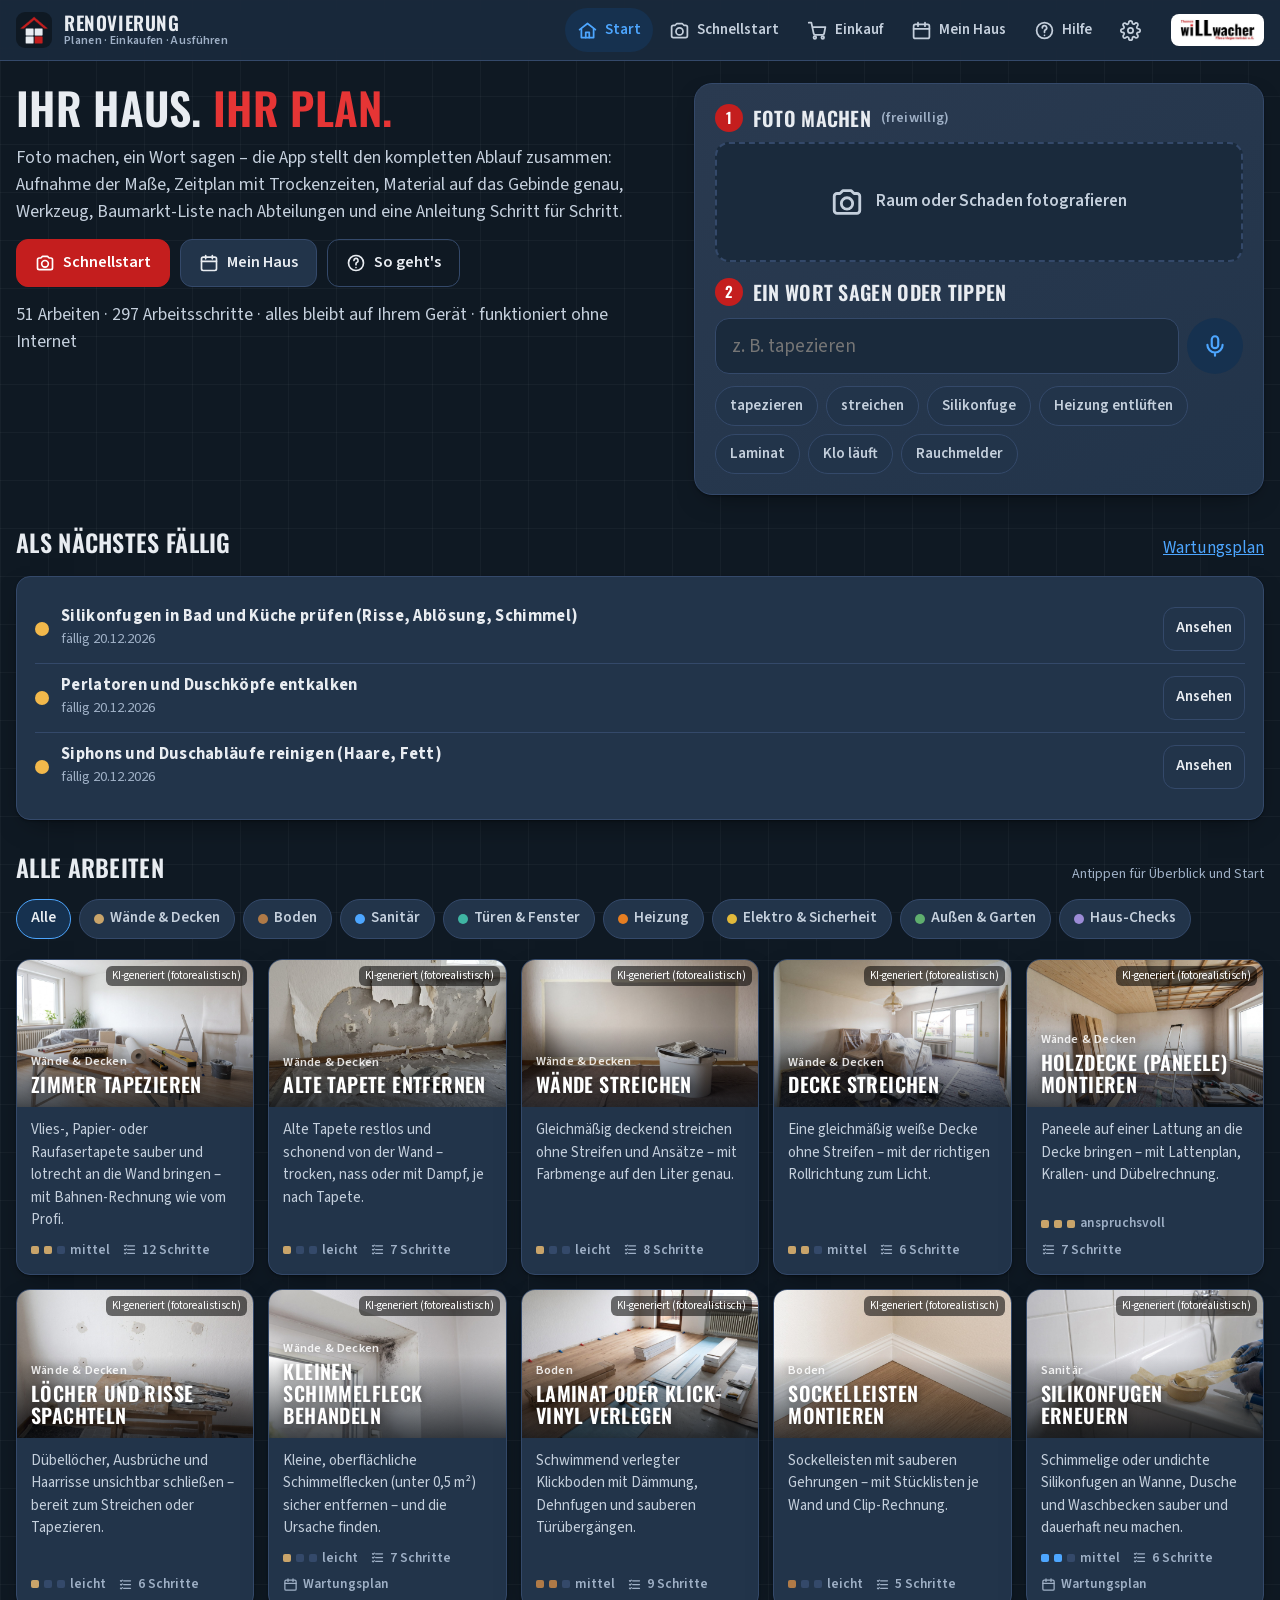
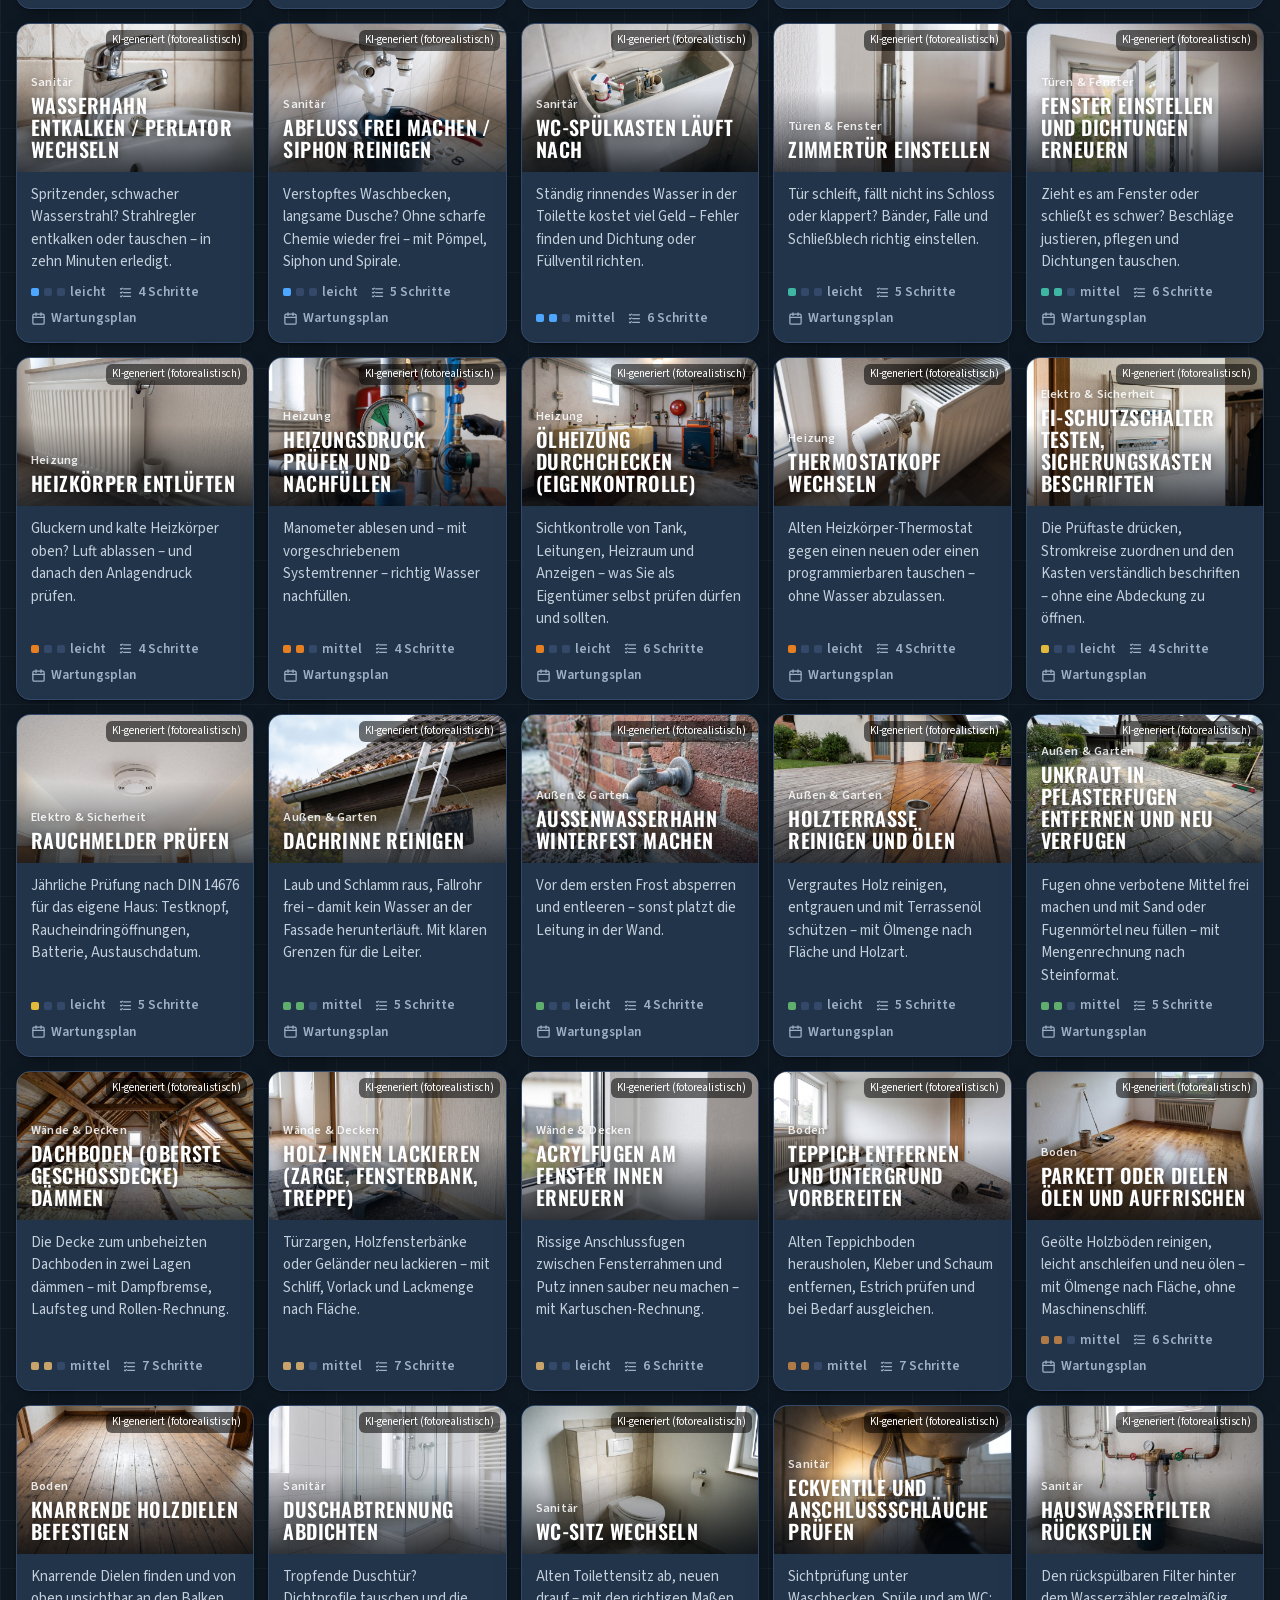
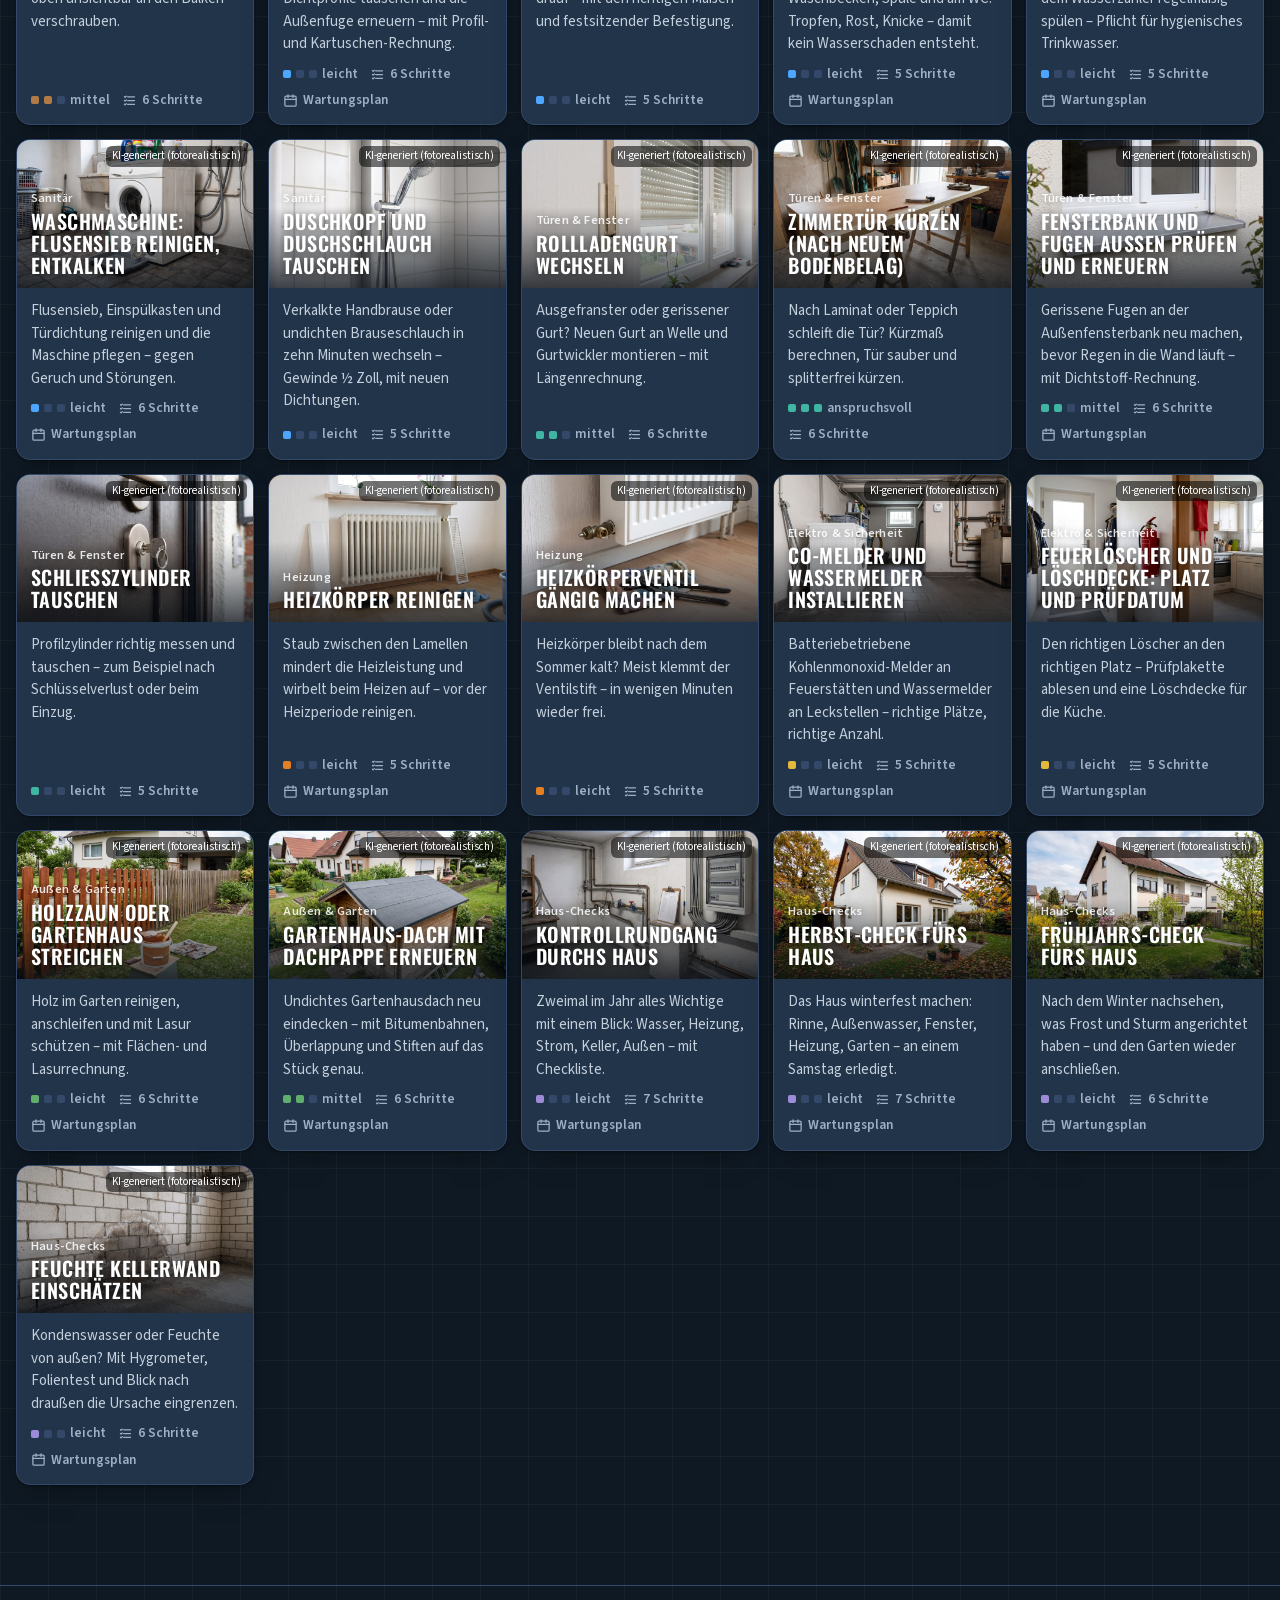
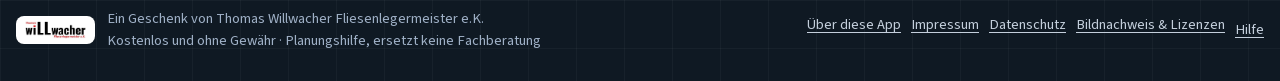
==== renovierung/index.html @ f2888581 "Temporär: Renovierungs-App für Upload auf thomas-willwacher.de/renovierung/ Co-Authored-By: Claude O" ====
<!doctype html>
<html lang="de" data-thema="dunkel">
<head>
<meta charset="utf-8">
<meta name="viewport" content="width=device-width, initial-scale=1, viewport-fit=cover">
<title>TW Renovierungs-App</title>
<meta name="description" content="Kostenlose Renovierungs-App für Hauseigentümer: Foto und ein Wort genügen – Aufnahme, Zeitplan, Materialrechnung, Werkzeug, Baumarkt-Liste und Anleitung Schritt für Schritt. Ein Geschenk von Thomas Willwacher Fliesenlegermeister e.K.">
<meta name="theme-color" content="#0F1923">
<meta http-equiv="Content-Security-Policy" content="default-src 'self'; img-src 'self' blob: data:; media-src 'self' blob:; style-src 'self' 'unsafe-inline'; script-src 'self' 'unsafe-inline'; connect-src 'self' https://api.anthropic.com; font-src 'self'; object-src 'none'; base-uri 'self'">
<link rel="manifest" href="manifest.json">
<link rel="icon" href="favicon-32.png" sizes="32x32">
<link rel="apple-touch-icon" href="apple-touch-icon.png">
<link rel="stylesheet" href="css/app.css?v=20261102-2330">
<script>window.TW_VERSION = '20261102-2330';</script>
</head>
<body>
<noscript>Die TW Renovierungs-App braucht JavaScript.</noscript>
<script src="frei-config.js?v=20261102-2330"></script>
<script src="js/rechner.js?v=20261102-2330"></script>
<script src="js/katalog-basis.js?v=20261102-2330"></script>
<script src="js/katalog-waende.js?v=20261102-2330"></script>
<script src="js/katalog-boden-sanitaer.js?v=20261102-2330"></script>
<script src="js/katalog-haus.js?v=20261102-2330"></script>
<script src="js/katalog-innen2.js?v=20261102-2330"></script>
<script src="js/katalog-haus2.js?v=20261102-2330"></script>
<script src="js/bilder.js?v=20261102-2330"></script>
<script src="js/videos.js?v=20261102-2330"></script>
<script src="js/stand.js?v=20261102-2330"></script>
<script src="js/speicher.js?v=20261102-2330"></script>
<script src="js/ki.js?v=20261102-2330"></script>
<script src="js/hilfe.js?v=20261102-2330"></script>
<script src="js/app.js?v=20261102-2330"></script>
</body>
</html>
---- renovierung/css/app.css ----
/* TW Renovierungs-App – Gestaltung (TW-Design, Familie der Geschenk-Apps)
   Leitidee „Bauplan bei Nacht“: Navy-Grund, feines Fliesenraster, Kategorie-Farben als Kennung,
   TW-Rot nur für Hauptknopf, Logo-Fläche und das Fachbetrieb-Schild. */
@font-face{font-family:'Source Sans 3';font-style:normal;font-weight:400;font-display:swap;src:url(../schrift/source-sans-3-latin-400-normal.woff2) format('woff2')}
@font-face{font-family:'Source Sans 3';font-style:normal;font-weight:600;font-display:swap;src:url(../schrift/source-sans-3-latin-600-normal.woff2) format('woff2')}
@font-face{font-family:'Source Sans 3';font-style:normal;font-weight:700;font-display:swap;src:url(../schrift/source-sans-3-latin-700-normal.woff2) format('woff2')}
@font-face{font-family:'Source Sans 3';font-style:italic;font-weight:400;font-display:swap;src:url(../schrift/source-sans-3-latin-400-italic.woff2) format('woff2')}
@font-face{font-family:'Oswald';font-style:normal;font-weight:500;font-display:swap;src:url(../schrift/oswald-latin-500-normal.woff2) format('woff2')}
@font-face{font-family:'Oswald';font-style:normal;font-weight:600;font-display:swap;src:url(../schrift/oswald-latin-600-normal.woff2) format('woff2')}
@font-face{font-family:'Oswald';font-style:normal;font-weight:700;font-display:swap;src:url(../schrift/oswald-latin-700-normal.woff2) format('woff2')}

:root {
  --grund: #0F1923; --grund-2: #1A2A3C; --karte: #22344A; --karte-2: #2A3A50; --linie: #34496A;
  --text: #E8ECF1; --text-2: #C4CFDC; --text-3: #9FB0C6;
  --rot: #C41E1E; --rot-hell: #E63535; --rot-flaeche: #3A1518;
  --blau: #4DA6FF; --blau-flaeche: #16314F; --gruen: #27AE60; --gruen-hell: #5FD38D; --gruen-flaeche: #143A28;
  --gelb: #F2B84B; --gelb-flaeche: #3A2F17; --warten: #6C7FA0;
  --logo-flaeche: #FFFFFF;
  --schatten: 0 1px 2px rgba(0,0,0,.35), 0 10px 28px -14px rgba(0,0,0,.65);
  --r: 14px; --r-klein: 10px;
  --ui: 'Source Sans 3', system-ui, -apple-system, 'Segoe UI', sans-serif;
  --kopf: 'Oswald', 'Arial Narrow', sans-serif;
  --raster: rgba(255,255,255,.035);
  color-scheme: dark;
}
:root[data-thema="hell"] {
  --grund: #EEF1F5; --grund-2: #FFFFFF; --karte: #FFFFFF; --karte-2: #F3F6F9; --linie: #D3DBE5;
  --text: #15202B; --text-2: #34465A; --text-3: #5A6B80;
  --rot-flaeche: #FBE9E9; --blau: #1F6FC2; --blau-flaeche: #E3EFFB; --gruen: #1E8A4C; --gruen-hell: #1E8A4C; --gruen-flaeche: #E3F4EA;
  --gelb: #8A5A00; --gelb-flaeche: #FFF3DA; --warten: #7B8BA5;
  --schatten: 0 1px 2px rgba(20,30,45,.08), 0 10px 26px -16px rgba(20,30,45,.35);
  --raster: rgba(20,40,70,.045);
  color-scheme: light;
}
@media (prefers-color-scheme: light) {
  :root[data-thema="auto"] {
    --grund: #EEF1F5; --grund-2: #FFFFFF; --karte: #FFFFFF; --karte-2: #F3F6F9; --linie: #D3DBE5;
    --text: #15202B; --text-2: #34465A; --text-3: #5A6B80;
    --rot-flaeche: #FBE9E9; --blau: #1F6FC2; --blau-flaeche: #E3EFFB; --gruen: #1E8A4C; --gruen-hell: #1E8A4C; --gruen-flaeche: #E3F4EA;
    --gelb: #8A5A00; --gelb-flaeche: #FFF3DA; --warten: #7B8BA5;
    --schatten: 0 1px 2px rgba(20,30,45,.08), 0 10px 26px -16px rgba(20,30,45,.35);
    --raster: rgba(20,40,70,.045); color-scheme: light;
  }
}

* { box-sizing: border-box; }
html { -webkit-text-size-adjust: 100%; }
body {
  margin: 0; color: var(--text); font: 400 17px/1.5 var(--ui); font-variant-numeric: tabular-nums;
  background-color: var(--grund);
  background-image: linear-gradient(var(--raster) 1px, transparent 1px), linear-gradient(90deg, var(--raster) 1px, transparent 1px);
  background-size: 48px 48px; min-height: 100vh;
}
a { color: var(--blau); }
button, input, select, textarea { font: inherit; color: inherit; }
button { cursor: pointer; touch-action: manipulation; }
:focus-visible { outline: 3px solid var(--blau); outline-offset: 2px; }
.versteckt { position: absolute !important; width: 1px; height: 1px; overflow: hidden; clip: rect(0 0 0 0); white-space: nowrap; }
h1, h2, h3 { font-family: var(--kopf); font-weight: 600; letter-spacing: .3px; line-height: 1.15; margin: 0 0 .5em; }
h1 { font-size: clamp(28px, 4.2vw, 44px); text-transform: uppercase; }
h2 { font-size: 24px; text-transform: uppercase; }
h3 { font-size: 19px; }
p { margin: 0 0 .8em; }
.klein { font-size: 14px; color: var(--text-3); }
.zahl { font-variant-numeric: tabular-nums; }

/* ---------- Kopf ---------- */
.kopf { position: sticky; top: 0; z-index: 30; background: color-mix(in srgb, var(--grund-2) 94%, transparent); backdrop-filter: blur(8px); border-bottom: 1px solid var(--linie); }
.kopf-innen { max-width: 1280px; margin: 0 auto; display: flex; align-items: center; gap: 14px; padding: 8px 16px; min-height: 60px; }
.marke { display: flex; align-items: center; gap: 12px; text-decoration: none; color: var(--text); min-width: 0; }
.marke-symbol { width: 36px; height: 36px; border-radius: 9px; flex: none; }
.marke-text { font-family: var(--kopf); font-weight: 600; font-size: 19px; text-transform: uppercase; letter-spacing: .6px; line-height: 1; white-space: nowrap; }
.marke-text small { display: block; font-family: var(--ui); font-size: 12px; font-weight: 600; letter-spacing: .3px; text-transform: none; color: var(--text-3); margin-top: 3px; }
.nav { display: flex; gap: 4px; margin-left: auto; }
.nav a, .nav button { display: inline-flex; align-items: center; gap: 7px; min-height: 44px; padding: 0 12px; border-radius: 22px; border: 0; background: none; color: var(--text-2); font-weight: 600; font-size: 15px; text-decoration: none; white-space: nowrap; }
.nav a:hover, .nav button:hover { background: var(--karte); color: var(--text); }
.nav a.aktiv { background: var(--blau-flaeche); color: var(--blau); }
.nav svg { width: 21px; height: 21px; flex: none; }
.nav .punkt { background: var(--rot); color: #fff; border-radius: 10px; font-size: 12px; padding: 0 6px; line-height: 18px; }
.logo-platte { background: var(--logo-flaeche); border-radius: 8px; padding: 5px 9px; display: inline-flex; align-items: center; line-height: 0; flex: none; }
.logo-platte img { height: 22px; width: auto; display: block; }
.kopf .logo-platte { margin-left: 4px; }

/* Untere Navigation am Handy */
.unten { display: none; }
@media (max-width: 860px) {
  .nav { display: none; }
  .kopf .logo-platte img { height: 18px; }
  .unten { display: grid; grid-template-columns: repeat(5, 1fr); position: fixed; left: 0; right: 0; bottom: 0; z-index: 40; background: var(--grund-2); border-top: 1px solid var(--linie); padding: 4px 4px calc(4px + env(safe-area-inset-bottom)); }
  .unten a, .unten button { display: flex; flex-direction: column; align-items: center; justify-content: center; gap: 2px; min-height: 54px; color: var(--text-3); text-decoration: none; font-size: 12px; font-weight: 600; border: 0; background: none; border-radius: 10px; position: relative; }
  .unten a.aktiv { color: var(--blau); }
  .unten svg { width: 24px; height: 24px; }
  .unten .punkt { position: absolute; top: 4px; left: 55%; background: var(--rot); color: #fff; border-radius: 9px; font-size: 11px; padding: 0 5px; line-height: 16px; }
  main { padding-bottom: 92px !important; }
}

main { max-width: 1280px; margin: 0 auto; padding: 22px 16px 60px; }
.zurueck { display: inline-flex; align-items: center; gap: 6px; color: var(--text-3); text-decoration: none; font-weight: 600; min-height: 44px; }
.zurueck svg { width: 18px; height: 18px; }

/* ---------- Knöpfe ---------- */
.knopf { display: inline-flex; align-items: center; justify-content: center; gap: 8px; min-height: 48px; padding: 0 18px; border-radius: 12px; border: 1px solid var(--linie); background: var(--karte); color: var(--text); font-weight: 600; font-size: 16px; text-decoration: none; line-height: 1.1; text-align: center; }
.knopf:hover { background: var(--karte-2); }
.knopf svg { width: 20px; height: 20px; flex: none; }
.knopf.haupt { background: var(--rot); border-color: var(--rot); color: #fff; }
.knopf.haupt:hover { background: var(--rot-hell); }
.knopf.leise { background: transparent; }
.knopf.klein { min-height: 44px; padding: 0 12px; font-size: 15px; }
.knopf[disabled] { opacity: .5; cursor: not-allowed; }
.knopf-reihe { display: flex; flex-wrap: wrap; gap: 10px; align-items: center; }
.icon-knopf { width: 44px; height: 44px; border-radius: 22px; border: 1px solid var(--linie); background: var(--karte); display: inline-flex; align-items: center; justify-content: center; color: var(--text-2); flex: none; }
.icon-knopf svg { width: 20px; height: 20px; }

/* ---------- Karten & Flächen ---------- */
.karte { background: var(--karte); border: 1px solid var(--linie); border-radius: var(--r); box-shadow: var(--schatten); padding: 18px; }
.karte + .karte { margin-top: 16px; }
.abschnitt { margin-top: 34px; }
.abschnitt-kopf { display: flex; align-items: baseline; justify-content: space-between; gap: 12px; flex-wrap: wrap; margin-bottom: 14px; }
.abschnitt-kopf h2 { margin: 0; }
.raster { display: grid; gap: 14px; }
.raster.zwei { grid-template-columns: repeat(auto-fill, minmax(min(100%, 420px), 1fr)); }
.raster.drei { grid-template-columns: repeat(auto-fill, minmax(min(100%, 280px), 1fr)); }
.raster.vier { grid-template-columns: repeat(auto-fill, minmax(min(100%, 230px), 1fr)); }

/* ---------- Fotografische Platzhalterfläche ---------- */
.foto { position: relative; overflow: hidden; border-radius: var(--r-klein); background-color: var(--kat, #445); aspect-ratio: 16 / 10; isolation: isolate; }
.foto img { width: 100%; height: 100%; object-fit: cover; display: block; }
.foto.platzhalter { background:
  radial-gradient(120% 90% at 18% 12%, color-mix(in srgb, var(--kat) 70%, #fff 12%) 0%, transparent 60%),
  radial-gradient(90% 80% at 85% 95%, color-mix(in srgb, var(--kat) 55%, #000 45%) 0%, transparent 65%),
  linear-gradient(160deg, color-mix(in srgb, var(--kat) 85%, #000 15%), color-mix(in srgb, var(--kat) 40%, #0b131b 60%)); }
.foto.platzhalter::before { content: ''; position: absolute; inset: 0; background: url(../bilder/korn.png) repeat; background-size: 128px; opacity: .55; mix-blend-mode: overlay; z-index: 0; }
.foto.platzhalter::after { content: ''; position: absolute; inset: 0; background: linear-gradient(180deg, transparent 35%, rgba(5,10,16,.72)); z-index: 0; }
.foto-titel { position: absolute; left: 14px; right: 14px; bottom: 12px; z-index: 1; color: #fff; font-family: var(--kopf); font-weight: 600; font-size: 20px; text-transform: uppercase; letter-spacing: .4px; line-height: 1.1; text-shadow: 0 1px 8px rgba(0,0,0,.5); }
.foto-titel small { display: block; font-family: var(--ui); font-size: 12.5px; font-weight: 600; text-transform: none; letter-spacing: .2px; opacity: .85; margin-bottom: 4px; }
.foto-nachweis { position: absolute; right: 6px; top: 6px; z-index: 2; font-size: 11px; background: rgba(0,0,0,.55); color: #fff; padding: 2px 6px; border-radius: 6px; max-width: 70%; }

/* ---------- Start ---------- */
.held { display: grid; grid-template-columns: 1.15fr 1fr; gap: 22px; align-items: stretch; }
@media (max-width: 900px) { .held { grid-template-columns: 1fr; } }
.held-text h1 { margin-bottom: 10px; }
.held-text h1 span { color: var(--rot-hell); }
.held-text p { color: var(--text-2); font-size: 18px; max-width: 34em; }
.schnell { position: relative; background: linear-gradient(150deg, var(--karte-2), var(--karte)); border: 1px solid var(--linie); border-radius: 18px; padding: 20px; box-shadow: var(--schatten); }
.schnell h2 { font-size: 20px; display: flex; align-items: center; gap: 10px; }
.schnell h2 .nr { display: inline-flex; width: 28px; height: 28px; border-radius: 14px; background: var(--rot); color: #fff; align-items: center; justify-content: center; font-size: 15px; }
.foto-feld { display: flex; align-items: center; justify-content: center; gap: 12px; border: 2px dashed var(--linie); border-radius: 14px; min-height: 120px; padding: 12px; background: var(--grund-2); cursor: pointer; text-align: center; color: var(--text-2); font-weight: 600; position: relative; overflow: hidden; }
.foto-feld:hover { border-color: var(--blau); }
.foto-feld svg { width: 34px; height: 34px; flex: none; }
.foto-feld img { position: absolute; inset: 0; width: 100%; height: 100%; object-fit: cover; }
.foto-feld .weg { position: absolute; top: 8px; right: 8px; z-index: 2; }
.wort { display: flex; gap: 8px; margin-top: 12px; }
.wort input { flex: 1; min-width: 0; height: 56px; border-radius: 14px; border: 1px solid var(--linie); background: var(--grund-2); padding: 0 16px; font-size: 19px; }
.mikro { width: 56px; height: 56px; border-radius: 28px; border: 0; background: var(--blau-flaeche); color: var(--blau); display: inline-flex; align-items: center; justify-content: center; flex: none; }
.mikro svg { width: 26px; height: 26px; }
.mikro.hoert { background: var(--rot); color: #fff; animation: puls 1.2s infinite; }
@keyframes puls { 50% { box-shadow: 0 0 0 10px rgba(196,30,30,.18); } }
.vorschlaege { display: flex; flex-wrap: wrap; gap: 8px; margin-top: 12px; }
.chip { display: inline-flex; align-items: center; gap: 6px; min-height: 40px; padding: 0 14px; border-radius: 20px; border: 1px solid var(--linie); background: var(--karte); color: var(--text-2); font-weight: 600; font-size: 15px; }
.chip:hover { border-color: var(--blau); color: var(--text); }
.chip .farbpunkt { width: 10px; height: 10px; border-radius: 5px; background: var(--kat); }
.treffer { margin-top: 14px; border-radius: 14px; background: var(--grund-2); border: 1px solid var(--linie); padding: 14px; }
.treffer-haupt { display: flex; gap: 14px; align-items: center; }
.treffer-haupt .foto { width: 110px; flex: none; aspect-ratio: 4/3; }
.treffer-haupt .foto-titel { font-size: 12px; left: 8px; bottom: 6px; }

.bereich-leiste { display: flex; gap: 8px; overflow-x: auto; padding-bottom: 6px; scrollbar-width: thin; }
.bereich-leiste .chip.aktiv { background: var(--blau-flaeche); border-color: var(--blau); color: var(--text); }
.arbeit-kachel { display: flex; flex-direction: column; background: var(--karte); border: 1px solid var(--linie); border-radius: var(--r); overflow: hidden; text-decoration: none; color: var(--text); box-shadow: var(--schatten); transition: transform .15s; }
.arbeit-kachel:hover { transform: translateY(-2px); border-color: color-mix(in srgb, var(--kat) 60%, var(--linie)); }
.arbeit-kachel .foto { border-radius: 0; }
.arbeit-kachel-text { padding: 12px 14px 14px; display: flex; flex-direction: column; gap: 8px; flex: 1; }
.arbeit-kachel-text p { margin: 0; color: var(--text-2); font-size: 15px; }
.meta { display: flex; flex-wrap: wrap; gap: 6px 12px; font-size: 13.5px; color: var(--text-3); font-weight: 600; margin-top: auto; }
.meta span { display: inline-flex; align-items: center; gap: 5px; }
.meta svg { width: 15px; height: 15px; }
.stufe { display: inline-flex; gap: 3px; }
.stufe i { width: 8px; height: 8px; border-radius: 2px; background: var(--linie); }
.stufe i.an { background: var(--kat, var(--blau)); }

.vorhaben-zeile { display: flex; gap: 14px; align-items: center; padding: 12px; background: var(--karte); border: 1px solid var(--linie); border-radius: var(--r); text-decoration: none; color: var(--text); }
.vorhaben-zeile + .vorhaben-zeile { margin-top: 10px; }
.vorhaben-zeile .foto { width: 84px; aspect-ratio: 1; flex: none; }
.vorhaben-zeile .foto-titel { display: none; }
.vorhaben-zeile h3 { margin: 0 0 2px; }
.ring { --p: 0; width: 52px; height: 52px; border-radius: 50%; flex: none; margin-left: auto; display: grid; place-items: center; font-size: 13px; font-weight: 700;
  background: radial-gradient(closest-side, var(--karte) 76%, transparent 78% 100%), conic-gradient(var(--gruen) calc(var(--p) * 1%), var(--linie) 0); }

/* ---------- Vorhaben ---------- */
.vh-kopf { display: grid; grid-template-columns: 220px 1fr; gap: 18px; align-items: center; }
.vh-kopf .foto { aspect-ratio: 4/3; }
@media (max-width: 640px) { .vh-kopf { grid-template-columns: 96px 1fr; gap: 12px; } .vh-kopf .foto-titel { display: none; } .vh-kopf h1 { font-size: 24px; } }
.vh-kopf h1 { margin-bottom: 4px; }
.reiter { display: flex; gap: 4px; margin: 20px 0 18px; overflow-x: auto; border-bottom: 1px solid var(--linie); scrollbar-width: none; position: sticky; top: 60px; z-index: 20; background: color-mix(in srgb, var(--grund) 92%, transparent); backdrop-filter: blur(6px); }
.reiter::-webkit-scrollbar { display: none; }
.reiter a { display: inline-flex; align-items: center; gap: 7px; padding: 0 14px; min-height: 50px; color: var(--text-3); text-decoration: none; font-weight: 600; white-space: nowrap; border-bottom: 3px solid transparent; }
.reiter a .n { display: inline-flex; width: 22px; height: 22px; border-radius: 11px; border: 1.5px solid currentColor; align-items: center; justify-content: center; font-size: 12px; }
.reiter a.aktiv { color: var(--text); border-bottom-color: var(--rot); }
.reiter a.fertig .n { background: var(--gruen); border-color: var(--gruen); color: #fff; }
.weiter-leiste { display: flex; justify-content: space-between; gap: 10px; margin-top: 22px; flex-wrap: wrap; }

/* Eingaben */
.feld { display: flex; flex-direction: column; gap: 6px; }
.feld > label, .feld > .lbl { font-weight: 600; color: var(--text-2); font-size: 15px; }
.feld .hilfe { font-size: 13.5px; color: var(--text-3); }
.eingabe { display: flex; align-items: stretch; border: 1px solid var(--linie); border-radius: 12px; background: var(--grund-2); overflow: hidden; }
.eingabe input, .eingabe select { flex: 1; min-width: 0; border: 0; background: transparent; height: 54px; padding: 0 14px; font-size: 20px; font-weight: 600; }
.eingabe select { font-size: 17px; font-weight: 600; }
.eingabe .einheit { display: flex; align-items: center; padding: 0 14px; color: var(--text-3); font-weight: 600; background: var(--karte-2); border-left: 1px solid var(--linie); }
.eingabe:focus-within { border-color: var(--blau); box-shadow: 0 0 0 3px color-mix(in srgb, var(--blau) 25%, transparent); }
.eingabe.fehler { border-color: var(--rot-hell); }
.eingabe.warnung { border-color: var(--gelb); }
.feldgruppe { display: grid; grid-template-columns: repeat(auto-fill, minmax(min(100%, 200px), 1fr)); gap: 14px; }
select.voll, input.voll, textarea.voll { width: 100%; min-height: 50px; border: 1px solid var(--linie); border-radius: 12px; background: var(--grund-2); padding: 10px 14px; font-size: 17px; }
.wahl { display: grid; gap: 8px; }
.wahl label { display: flex; align-items: center; gap: 12px; min-height: 50px; padding: 8px 14px; border: 1px solid var(--linie); border-radius: 12px; background: var(--grund-2); cursor: pointer; font-weight: 600; color: var(--text-2); }
.wahl label:has(input:checked) { border-color: var(--blau); background: var(--blau-flaeche); color: var(--text); }
.wahl input, .haken input { width: 22px; height: 22px; accent-color: var(--rot); flex: none; }
.haken { display: flex; align-items: center; gap: 12px; min-height: 48px; font-weight: 600; color: var(--text-2); cursor: pointer; }
.oeffnung { display: grid; grid-template-columns: auto 1fr 1fr auto; gap: 8px; align-items: center; padding: 8px; border-radius: 12px; background: var(--grund-2); border: 1px solid var(--linie); }
.oeffnung + .oeffnung { margin-top: 8px; }
.oeffnung .eingabe input { height: 46px; font-size: 18px; }
.oeffnung .nr { font-family: var(--kopf); color: var(--text-3); width: 26px; text-align: center; }
@media (max-width: 480px) { .oeffnung { grid-template-columns: 1fr 1fr auto; gap: 6px; padding: 6px; } .oeffnung .nr { display: none; } .oeffnung .eingabe input { padding: 0 8px; font-size: 17px; } .oeffnung .eingabe .einheit { padding: 0 8px; font-size: 13px; } }
.aufnahme { display: grid; grid-template-columns: 1fr 340px; gap: 18px; align-items: start; }
@media (max-width: 960px) { .aufnahme { grid-template-columns: 1fr; } }
.aufnahme-seite { position: sticky; top: 130px; }
.grundriss { width: 100%; height: auto; display: block; }
.grundriss .flaeche { fill: color-mix(in srgb, var(--kat) 22%, transparent); stroke: var(--kat); stroke-width: 3; }
.grundriss text { fill: var(--text-2); font: 600 13px var(--ui); }
.werte { display: grid; grid-template-columns: 1fr auto; gap: 6px 12px; font-size: 15.5px; }
.werte dt { color: var(--text-3); }
.werte dd { margin: 0; font-weight: 700; text-align: right; }
.meldungen { display: grid; gap: 8px; margin-top: 12px; }
.meldung { display: flex; gap: 10px; padding: 10px 12px; border-radius: 10px; font-size: 15px; align-items: flex-start; }
.meldung svg { width: 20px; height: 20px; flex: none; margin-top: 1px; }
.meldung.fehler { background: var(--rot-flaeche); color: var(--text); border: 1px solid color-mix(in srgb, var(--rot-hell) 60%, transparent); }
.meldung.warnung { background: var(--gelb-flaeche); border: 1px solid color-mix(in srgb, var(--gelb) 50%, transparent); }
.meldung.hinweis, .meldung.info { background: var(--blau-flaeche); border: 1px solid color-mix(in srgb, var(--blau) 40%, transparent); }
.meldung.gut { background: var(--gruen-flaeche); border: 1px solid color-mix(in srgb, var(--gruen) 50%, transparent); }

/* Fachbetrieb-Schild */
.schild { display: flex; gap: 14px; align-items: flex-start; background: linear-gradient(135deg, #8F1414, var(--rot)); color: #fff; border-radius: var(--r); padding: 16px 18px; box-shadow: 0 10px 24px -14px rgba(196,30,30,.8); }
.schild svg { width: 34px; height: 34px; flex: none; }
.schild strong { display: block; font-family: var(--kopf); text-transform: uppercase; letter-spacing: .8px; font-size: 18px; margin-bottom: 4px; }
.schild p { margin: 0; }
.schild ul { margin: 6px 0 0; padding-left: 18px; }
.schild + .schild, .schild + .karte, .karte + .schild { margin-top: 14px; }
.grenzen { border: 2px solid var(--rot); border-radius: var(--r); padding: 14px 16px; background: var(--rot-flaeche); }
.grenzen h3 { display: flex; align-items: center; gap: 8px; color: var(--rot-hell); text-transform: uppercase; font-size: 16px; letter-spacing: .6px; }
:root[data-thema="hell"] .grenzen h3 { color: var(--rot); }
.grenzen ul { margin: 0; padding-left: 20px; }
.grenzen svg { width: 20px; height: 20px; }

/* Zeitplan */
.plan-summe { display: grid; grid-template-columns: repeat(auto-fit, minmax(150px, 1fr)); gap: 12px; }
.kennzahl { background: var(--karte); border: 1px solid var(--linie); border-radius: var(--r-klein); padding: 12px 14px; }
.kennzahl b { display: block; font-family: var(--kopf); font-size: 26px; font-weight: 600; line-height: 1.1; }
.kennzahl span { color: var(--text-3); font-size: 14px; font-weight: 600; }
.tag { margin-top: 18px; }
.tag-kopf { display: flex; align-items: baseline; gap: 10px; font-family: var(--kopf); text-transform: uppercase; letter-spacing: .5px; font-size: 17px; margin-bottom: 8px; color: var(--text-2); }
.tag-kopf b { color: var(--text); font-size: 20px; }
.zeile-plan { display: grid; grid-template-columns: 112px 1fr; gap: 12px; align-items: stretch; }
.zeile-plan + .zeile-plan { margin-top: 6px; }
.zeit { font-weight: 700; font-size: 15px; color: var(--text-2); padding-top: 10px; text-align: right; }
.balken { border-radius: 10px; padding: 10px 14px; background: var(--karte); border: 1px solid var(--linie); border-left: 5px solid var(--kat); }
.balken.warten { background: repeating-linear-gradient(-45deg, var(--grund-2), var(--grund-2) 8px, color-mix(in srgb, var(--warten) 18%, var(--grund-2)) 8px, color-mix(in srgb, var(--warten) 18%, var(--grund-2)) 16px); border-left-color: var(--warten); color: var(--text-2); }
.balken.einkauf { border-left-color: var(--blau); }
.balken .dauer { float: right; color: var(--text-3); font-weight: 600; font-size: 14px; margin-left: 10px; }
.balken b { font-weight: 700; }
@media (max-width: 520px) { .zeile-plan { grid-template-columns: 70px 1fr; gap: 8px; } .zeit { font-size: 13.5px; } }

/* Material */
.posten { display: grid; grid-template-columns: auto 1fr auto; gap: 4px 12px; align-items: start; padding: 12px 0; border-top: 1px solid var(--linie); }
.posten:first-child { border-top: 0; }
.posten .menge { font-family: var(--kopf); font-size: 22px; font-weight: 600; text-align: right; white-space: nowrap; line-height: 1.1; }
.posten .menge small { display: block; font-family: var(--ui); font-size: 13px; color: var(--text-3); font-weight: 600; }
.posten .name { font-weight: 600; }
.posten .detail { font-size: 14.5px; color: var(--text-3); }
.posten.aus .name, .posten.aus .menge { opacity: .5; text-decoration: line-through; }
.posten details { grid-column: 2 / 4; }
.posten summary { cursor: pointer; color: var(--blau); font-weight: 600; font-size: 14.5px; min-height: 32px; display: inline-flex; align-items: center; }
.rechenweg { margin: 6px 0 0; padding: 10px 12px 10px 30px; background: var(--grund-2); border-radius: 10px; font-size: 14.5px; color: var(--text-2); }
.rechenweg li + li { margin-top: 3px; }
.abt-kopf { display: flex; align-items: center; gap: 8px; font-family: var(--kopf); text-transform: uppercase; letter-spacing: .6px; font-size: 15px; color: var(--text-3); margin: 18px 0 2px; }
.abt-kopf:first-child { margin-top: 0; }
.abt-kopf::after { content: ''; flex: 1; height: 1px; background: var(--linie); }

/* Werkzeug */
.wz { display: flex; align-items: center; gap: 12px; padding: 10px 0; border-top: 1px solid var(--linie); flex-wrap: wrap; }
.wz:first-child { border-top: 0; }
.wz-name { flex: 1 1 220px; font-weight: 600; }
.wz-name small { display: block; color: var(--text-3); font-weight: 400; }
.segment { display: inline-flex; border: 1px solid var(--linie); border-radius: 12px; overflow: hidden; background: var(--grund-2); }
.segment button { border: 0; background: none; min-height: 44px; padding: 0 14px; font-weight: 600; color: var(--text-3); font-size: 15px; }
.segment button + button { border-left: 1px solid var(--linie); }
.segment button.an[data-w="habe"] { background: var(--gruen-flaeche); color: var(--gruen-hell); }
.segment button.an[data-w="brauche"] { background: var(--rot-flaeche); color: var(--text); }
.segment button.an[data-w="leihe"] { background: var(--blau-flaeche); color: var(--blau); }

/* Einkaufsliste */
.einkauf-zeile { display: flex; align-items: center; gap: 12px; min-height: 54px; padding: 6px 4px; border-top: 1px solid var(--linie); cursor: pointer; }
.einkauf-zeile:first-of-type { border-top: 0; }
.einkauf-zeile input { width: 26px; height: 26px; accent-color: var(--gruen); flex: none; }
.einkauf-zeile .m { font-family: var(--kopf); font-size: 18px; min-width: 90px; font-weight: 600; }
.einkauf-zeile .t { flex: 1; }
.einkauf-zeile .t small { display: block; color: var(--text-3); font-size: 13.5px; }
.einkauf-zeile.erledigt .t, .einkauf-zeile.erledigt .m { text-decoration: line-through; opacity: .5; }
.fortschritt { height: 10px; background: var(--linie); border-radius: 5px; overflow: hidden; }
.fortschritt i { display: block; height: 100%; background: var(--gruen); border-radius: 5px; transition: width .3s; }

/* Ausführen */
.schritt { display: grid; grid-template-columns: 56px 1fr; gap: 14px; background: var(--karte); border: 1px solid var(--linie); border-radius: var(--r); padding: 16px; box-shadow: var(--schatten); }
.schritt + .schritt { margin-top: 14px; }
.schritt.erledigt { opacity: .72; }
.schritt-nr { width: 56px; height: 56px; border-radius: 28px; border: 2px solid var(--kat); display: flex; align-items: center; justify-content: center; font-family: var(--kopf); font-size: 24px; font-weight: 600; background: var(--grund-2); color: var(--text); }
.schritt.erledigt .schritt-nr { background: var(--gruen); border-color: var(--gruen); color: #fff; }
.schritt h3 { margin-bottom: 6px; font-size: 20px; }
.schritt .dauer { color: var(--text-3); font-size: 14px; font-weight: 600; margin-bottom: 8px; }
.tipp { display: flex; gap: 10px; padding: 10px 12px; border-radius: 10px; margin-top: 10px; font-size: 15.5px; }
.tipp svg { width: 20px; height: 20px; flex: none; margin-top: 2px; }
.tipp b { display: block; font-size: 13px; text-transform: uppercase; letter-spacing: .6px; font-family: var(--kopf); font-weight: 500; }
.tipp.kniff { background: var(--gruen-flaeche); }
.tipp.kniff b { color: var(--gruen-hell); }
.tipp.fehler { background: var(--gelb-flaeche); }
.tipp.fehler b { color: var(--gelb); }
.tipp.sicher { background: var(--rot-flaeche); border: 1px solid color-mix(in srgb, var(--rot-hell) 45%, transparent); }
.tipp.sicher b { color: var(--rot-hell); }
:root[data-thema="hell"] .tipp.sicher b { color: var(--rot); }
.schritt-aktion { display: flex; flex-wrap: wrap; gap: 10px; margin-top: 12px; }
.uhr { font-family: var(--kopf); font-size: 22px; min-width: 80px; }
@media (max-width: 520px) { .schritt { grid-template-columns: 1fr; } .schritt-nr { width: 44px; height: 44px; font-size: 20px; } }

.fotos-reihe { display: grid; grid-template-columns: repeat(auto-fill, minmax(140px, 1fr)); gap: 10px; }
.fotos-reihe figure { margin: 0; position: relative; }
.fotos-reihe img { width: 100%; aspect-ratio: 1; object-fit: cover; border-radius: 10px; display: block; }
.fotos-reihe .weg { position: absolute; top: 6px; right: 6px; }
.foto-neu { aspect-ratio: 1; border: 2px dashed var(--linie); border-radius: 10px; display: flex; flex-direction: column; align-items: center; justify-content: center; gap: 6px; color: var(--text-3); font-weight: 600; cursor: pointer; background: var(--grund-2); font-size: 14px; }
.foto-neu svg { width: 28px; height: 28px; }

/* Mein Haus */
.wartung { display: grid; grid-template-columns: auto 1fr auto; gap: 12px; align-items: center; padding: 12px 0; border-top: 1px solid var(--linie); }
.wartung:first-child { border-top: 0; }
.ampel { width: 14px; height: 14px; border-radius: 7px; background: var(--gruen); }
.ampel.bald { background: var(--gelb); }
.ampel.faellig { background: var(--rot-hell); box-shadow: 0 0 0 4px color-mix(in srgb, var(--rot-hell) 25%, transparent); }
.ampel.aus { background: var(--linie); }
.wartung h3 { font-family: var(--ui); font-weight: 700; font-size: 16.5px; margin: 0; }
.wartung p { margin: 2px 0 0; font-size: 14.5px; color: var(--text-3); }
@media (max-width: 560px) { .wartung { grid-template-columns: auto 1fr; } .wartung .knopf-reihe { grid-column: 1 / 3; } }

/* Dialog */
dialog { border: 1px solid var(--linie); border-radius: 18px; background: var(--grund-2); color: var(--text); padding: 0; width: min(760px, calc(100vw - 24px)); max-height: calc(100vh - 32px); box-shadow: 0 30px 80px -20px rgba(0,0,0,.7); }
dialog::backdrop { background: rgba(5,10,16,.7); backdrop-filter: blur(3px); }
.dlg-kopf { display: flex; align-items: center; justify-content: space-between; gap: 10px; padding: 14px 18px; border-bottom: 1px solid var(--linie); position: sticky; top: 0; background: var(--grund-2); z-index: 2; }
.dlg-kopf h2 { margin: 0; font-size: 20px; }
.dlg-inhalt { padding: 18px; overflow: auto; }
.video-rahmen { position: relative; background: #000; border-radius: 12px; overflow: hidden; }
.video-rahmen video { width: 100%; display: block; max-height: 60vh; background: #000; }
.video-steuer { display: flex; flex-wrap: wrap; gap: 10px 16px; align-items: center; margin-top: 10px; }
.video-steuer input[type=range] { width: 160px; accent-color: var(--rot); }
.video-liste { display: grid; grid-template-columns: repeat(auto-fill, minmax(200px, 1fr)); gap: 8px; margin-top: 14px; }
.video-liste button { text-align: left; min-height: 56px; border-radius: 12px; border: 1px solid var(--linie); background: var(--karte); padding: 8px 12px; font-weight: 600; display: flex; gap: 10px; align-items: center; }
.video-liste button.an { border-color: var(--rot); }
.video-liste small { display: block; color: var(--text-3); font-weight: 400; }
.untertitel-zeile { min-height: 2.8em; margin-top: 8px; padding: 8px 12px; background: var(--karte); border-radius: 10px; font-size: 16px; }

/* Fuß */
.fuss { max-width: 1280px; margin: 40px auto 0; padding: 22px 16px 30px; border-top: 1px solid var(--linie); color: var(--text-3); font-size: 14.5px; display: flex; flex-wrap: wrap; gap: 14px 24px; align-items: center; justify-content: space-between; }
.fuss a, .fuss button { color: var(--text-2); background: none; border: 0; padding: 0; text-decoration: underline; text-underline-offset: 3px; font-size: 14.5px; min-height: 32px; }
.fuss .geschenk { display: flex; align-items: center; gap: 12px; }
.fuss .logo-platte img { height: 18px; }
@media (max-width: 860px) { .fuss { padding-bottom: 100px; } }

.toast { position: fixed; left: 50%; bottom: 96px; transform: translateX(-50%) translateY(20px); background: var(--text); color: var(--grund); padding: 12px 18px; border-radius: 12px; font-weight: 600; opacity: 0; transition: .25s; z-index: 100; pointer-events: none; max-width: calc(100vw - 32px); }
.toast.an { opacity: 1; transform: translateX(-50%) translateY(0); }
.leer { text-align: center; padding: 30px 16px; color: var(--text-3); }
.ki-zeichen { display: inline-flex; align-items: center; gap: 5px; font-size: 12px; font-weight: 700; letter-spacing: .5px; text-transform: uppercase; padding: 2px 8px; border-radius: 6px; background: var(--blau-flaeche); color: var(--blau); }
.prosa { max-width: 46em; }
.prosa h2 { margin-top: 1.4em; }
.prosa ul { padding-left: 22px; }
.prosa li + li { margin-top: 4px; }
.zahlen-tabelle { width: 100%; border-collapse: collapse; font-size: 15.5px; }
.zahlen-tabelle th, .zahlen-tabelle td { text-align: left; padding: 8px 10px; border-bottom: 1px solid var(--linie); }
.zahlen-tabelle td:last-child, .zahlen-tabelle th:last-child { text-align: right; }

@media print {
  .kopf, .unten, .reiter, .fuss, .knopf, .icon-knopf, .weiter-leiste, .nicht-drucken { display: none !important; }
  body { background: #fff; color: #000; }
  .karte { box-shadow: none; border-color: #bbb; }
  .einkauf-zeile { min-height: 0; }
}

/* Fotos (KI-generiert bzw. frei lizenziert) */
.foto-titel-bild { z-index: 1; }
.foto:has(.foto-titel-bild)::after { content: ''; position: absolute; inset: 0; background: linear-gradient(180deg, transparent 45%, rgba(5,10,16,.75)); }
.foto .foto-titel-bild { z-index: 2; }
.schritt-foto { margin: 12px 0 4px; }
.schritt-foto img { width: 100%; max-width: 720px; aspect-ratio: 16 / 10; object-fit: cover; border-radius: 10px; display: block; }
.schritt-foto figcaption { font-size: 12.5px; color: var(--text-3); margin-top: 4px; }
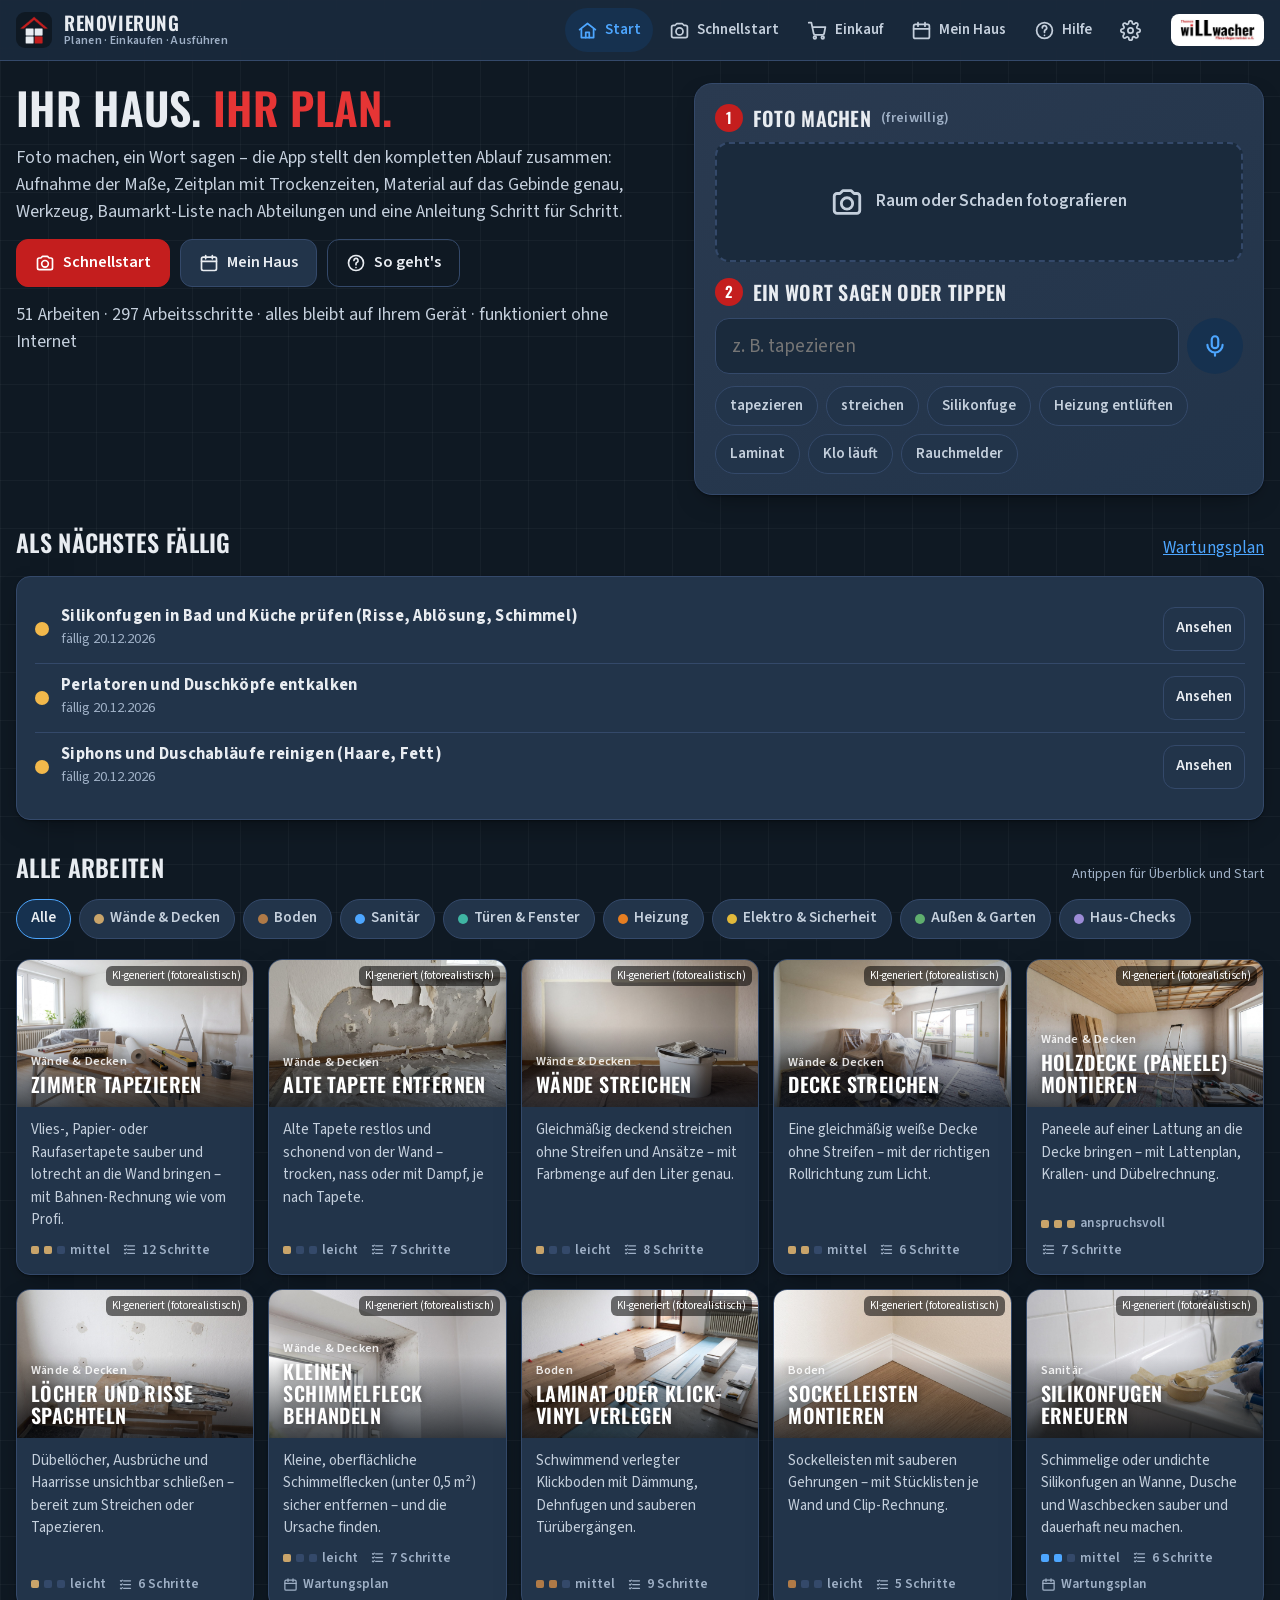
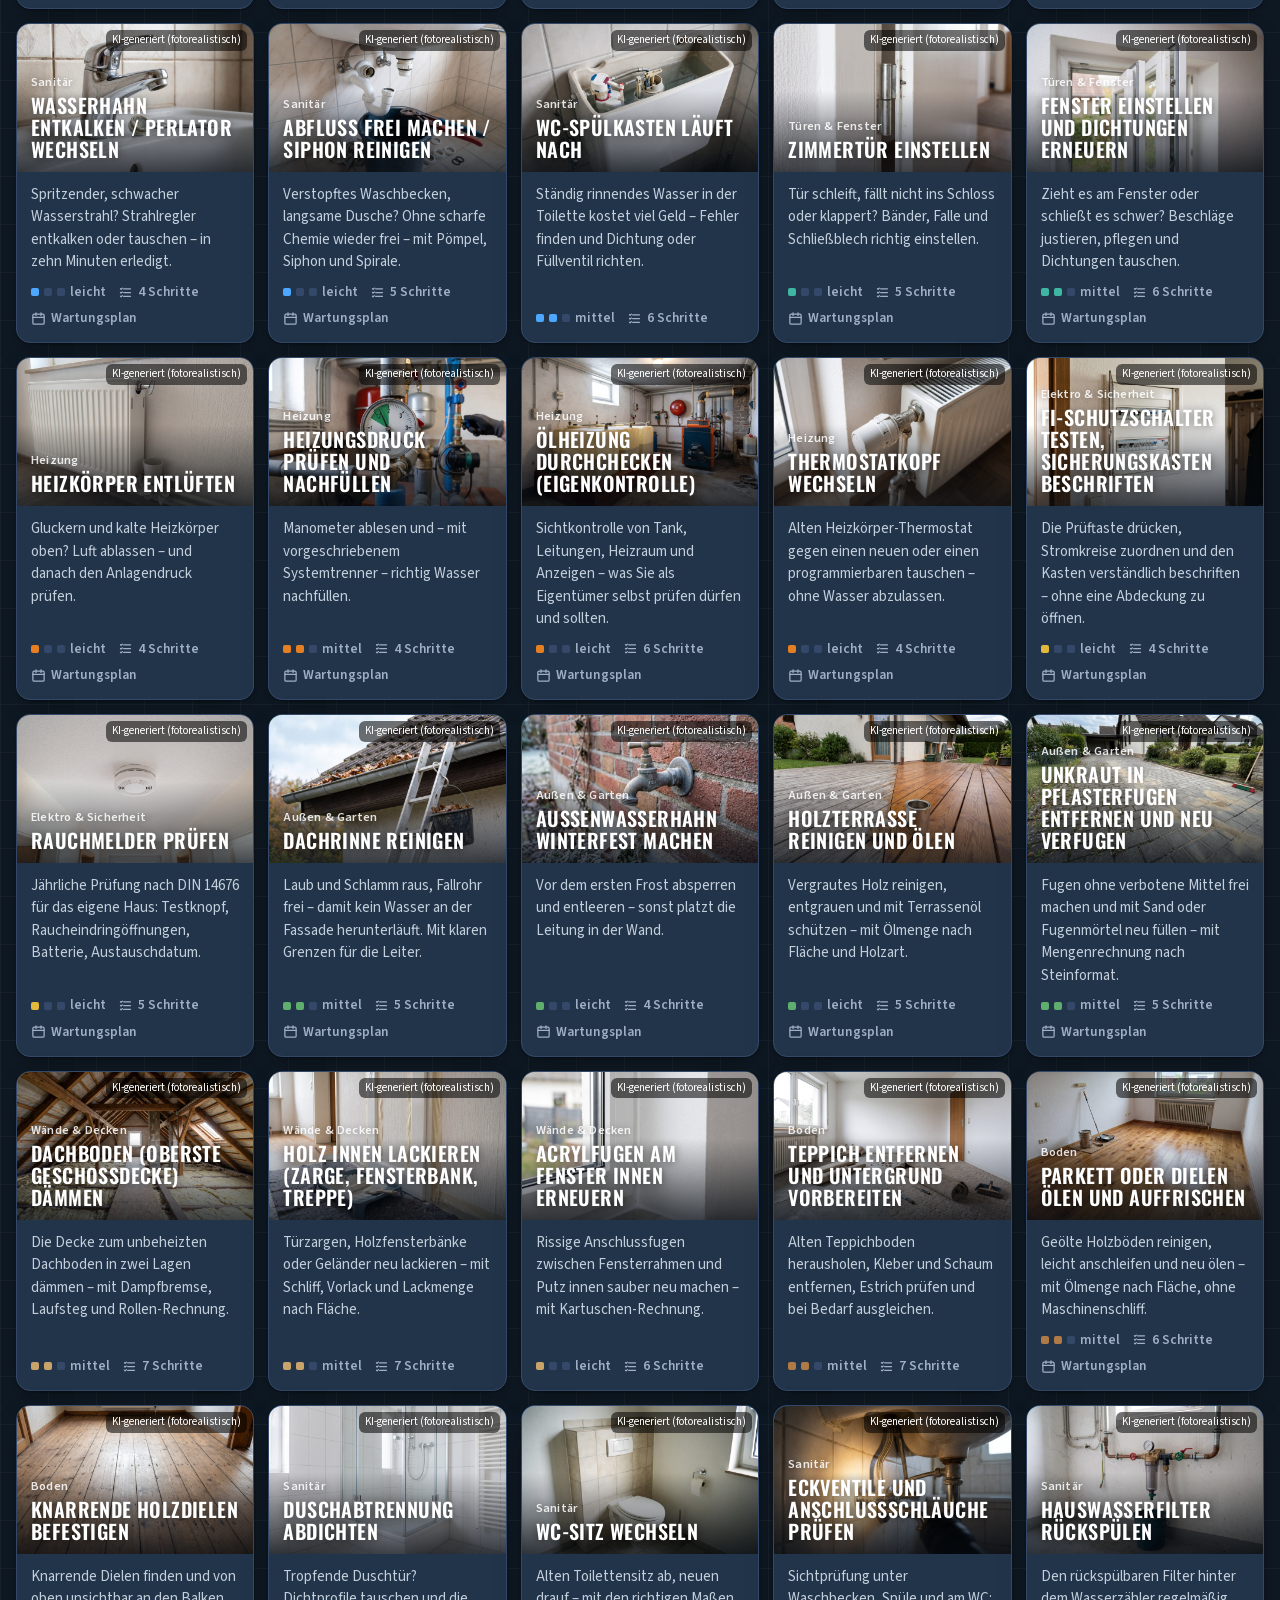
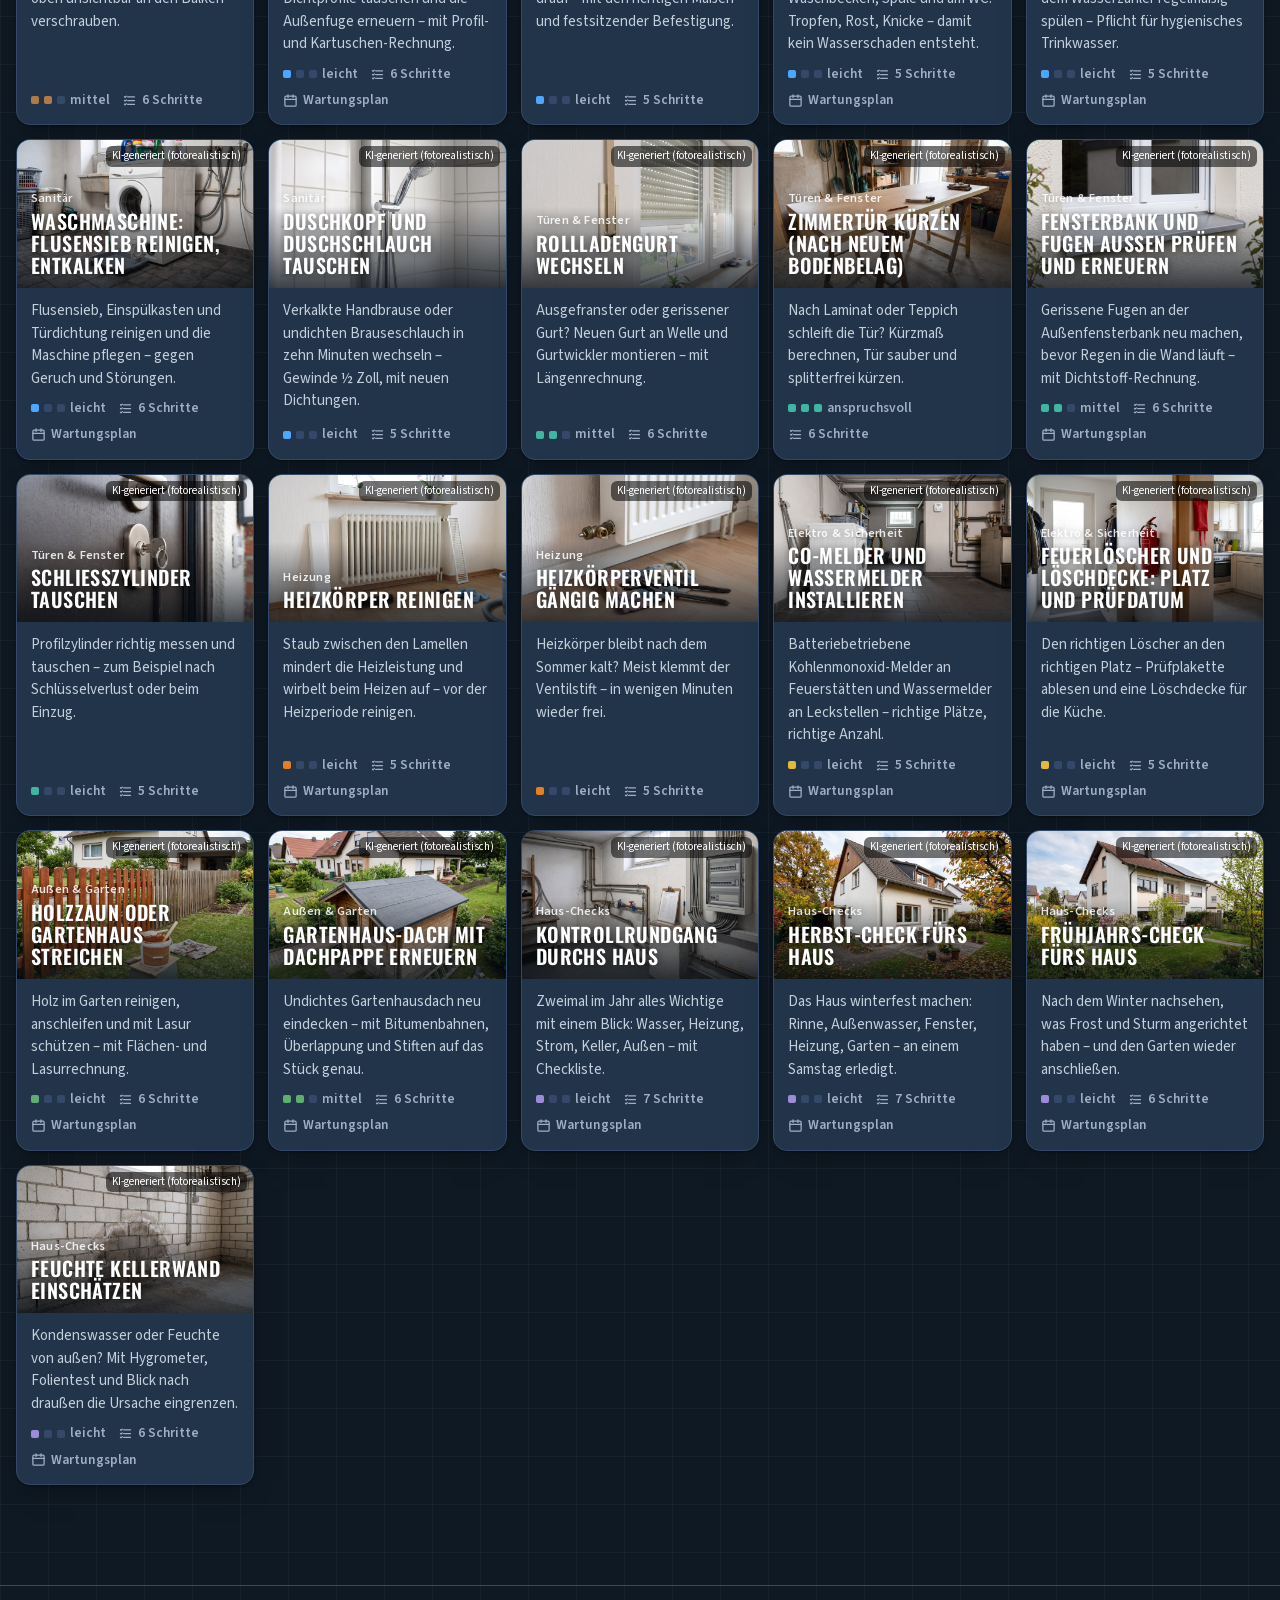
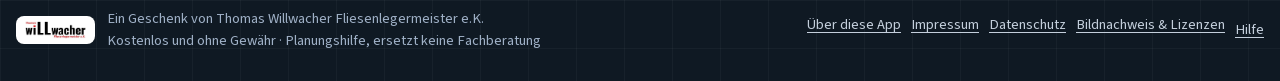
==== commit 4a555585: "Temporär: Nachlieferung Renovierung und Geschenkseite Päckchen 5 Co-Authored-By: Claude Opus 5.5 <no" ====
--- a/renovierung/index.html
+++ b/renovierung/index.html
@@ -10,25 +10,25 @@
 <link rel="manifest" href="manifest.json">
 <link rel="icon" href="favicon-32.png" sizes="32x32">
 <link rel="apple-touch-icon" href="apple-touch-icon.png">
-<link rel="stylesheet" href="css/app.css?v=20261102-2330">
-<script>window.TW_VERSION = '20261102-2330';</script>
+<link rel="stylesheet" href="css/app.css?v=20261102-2345">
+<script>window.TW_VERSION = '20261102-2345';</script>
 </head>
 <body>
 <noscript>Die TW Renovierungs-App braucht JavaScript.</noscript>
-<script src="frei-config.js?v=20261102-2330"></script>
-<script src="js/rechner.js?v=20261102-2330"></script>
-<script src="js/katalog-basis.js?v=20261102-2330"></script>
-<script src="js/katalog-waende.js?v=20261102-2330"></script>
-<script src="js/katalog-boden-sanitaer.js?v=20261102-2330"></script>
-<script src="js/katalog-haus.js?v=20261102-2330"></script>
-<script src="js/katalog-innen2.js?v=20261102-2330"></script>
-<script src="js/katalog-haus2.js?v=20261102-2330"></script>
-<script src="js/bilder.js?v=20261102-2330"></script>
-<script src="js/videos.js?v=20261102-2330"></script>
-<script src="js/stand.js?v=20261102-2330"></script>
-<script src="js/speicher.js?v=20261102-2330"></script>
-<script src="js/ki.js?v=20261102-2330"></script>
-<script src="js/hilfe.js?v=20261102-2330"></script>
-<script src="js/app.js?v=20261102-2330"></script>
+<script src="frei-config.js?v=20261102-2345"></script>
+<script src="js/rechner.js?v=20261102-2345"></script>
+<script src="js/katalog-basis.js?v=20261102-2345"></script>
+<script src="js/katalog-waende.js?v=20261102-2345"></script>
+<script src="js/katalog-boden-sanitaer.js?v=20261102-2345"></script>
+<script src="js/katalog-haus.js?v=20261102-2345"></script>
+<script src="js/katalog-innen2.js?v=20261102-2345"></script>
+<script src="js/katalog-haus2.js?v=20261102-2345"></script>
+<script src="js/bilder.js?v=20261102-2345"></script>
+<script src="js/videos.js?v=20261102-2345"></script>
+<script src="js/stand.js?v=20261102-2345"></script>
+<script src="js/speicher.js?v=20261102-2345"></script>
+<script src="js/ki.js?v=20261102-2345"></script>
+<script src="js/hilfe.js?v=20261102-2345"></script>
+<script src="js/app.js?v=20261102-2345"></script>
 </body>
 </html>
--- a/renovierung/css/app.css
+++ b/renovierung/css/app.css
@@ -398,3 +398,8 @@
 .schritt-foto { margin: 12px 0 4px; }
 .schritt-foto img { width: 100%; max-width: 720px; aspect-ratio: 16 / 10; object-fit: cover; border-radius: 10px; display: block; }
 .schritt-foto figcaption { font-size: 12.5px; color: var(--text-3); margin-top: 4px; }
+/* Kleine Vorschaubilder (Treffer, Vorhaben-Liste, Kopf): nur Foto + kurzes „KI“-Zeichen, kein überlagerter Titel */
+:is(.treffer-haupt, .vorhaben-zeile, .vh-kopf) .foto .foto-titel-bild,
+:is(.treffer-haupt, .vorhaben-zeile, .vh-kopf) .foto:has(.foto-titel-bild)::after { display: none; }
+:is(.treffer-haupt, .vorhaben-zeile, .vh-kopf) .foto .foto-nachweis { font-size: 0; padding: 1px 5px; right: 4px; top: 4px; }
+:is(.treffer-haupt, .vorhaben-zeile, .vh-kopf) .foto .foto-nachweis::before { content: 'KI'; font-size: 10px; font-weight: 700; letter-spacing: .5px; }
